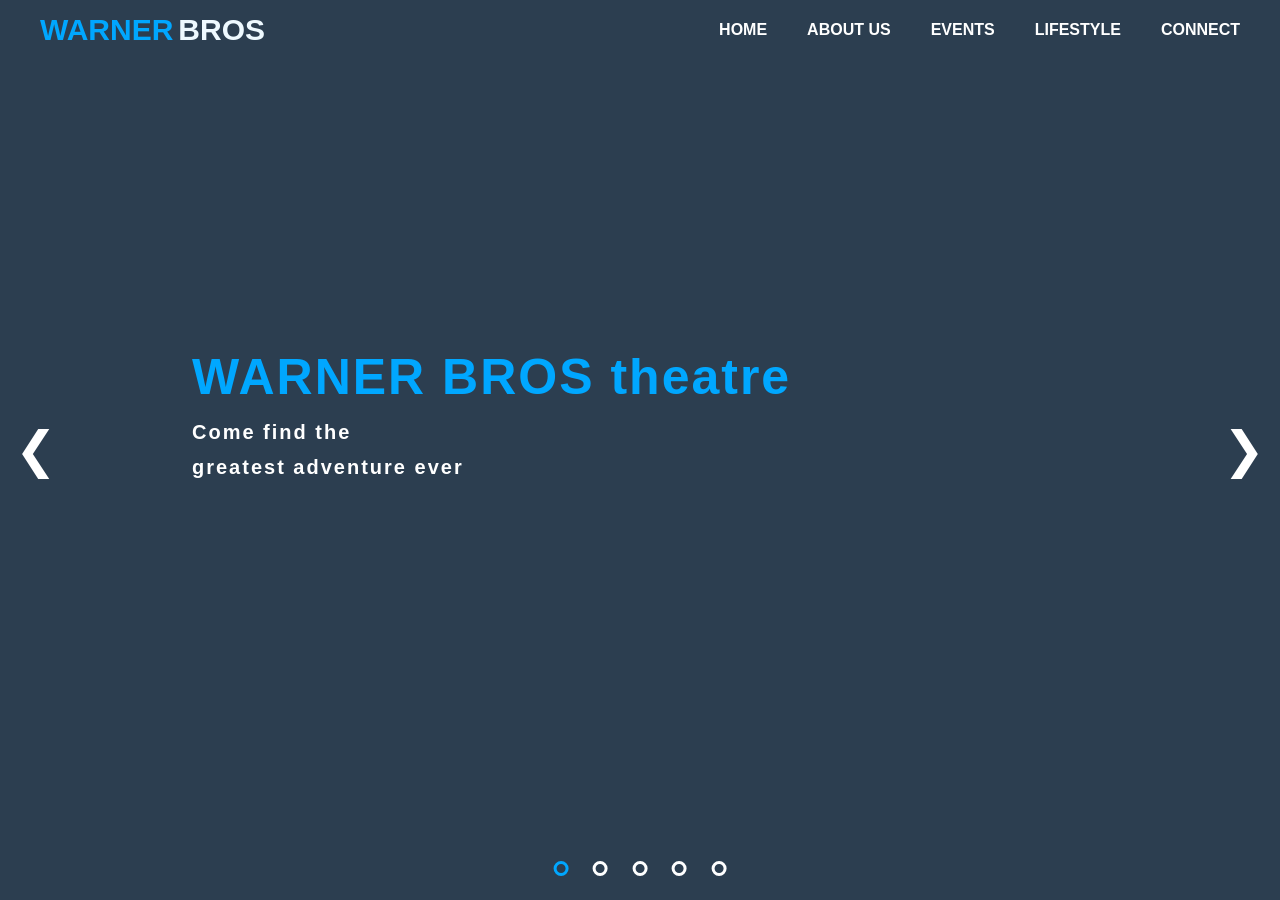
==== index.html @ a13a6581 "Add files via upload" ====
<!DOCTYPE html>
<html>
<head>
    <title>HOME</title>
    <link rel="stylesheet" href="style.css">
</head>
<body>
	<header>
		<div id="logo">WARNER<span id="logo-s">BROS</span></div>
		<span class="sign"><a  href="connect.html">CONNECT</a></span>
		<span class="sign"><a href="life.html">LIFESTYLE</a></span>
		<span class="sign"><a  href="offers.css">EVENTS</a></span>
		<span class="sign"><a href="about.html">ABOUT US</a></span>
        <span class="sign"><a href="#">HOME</a></span>
	</header>
	
    <div class="slider">
		<!-- fade css -->
		<div class="myslide fade">
			<div class="txt">
				<h1>WARNER BROS theatre </h1>
				<p>Come find the<br>greatest adventure ever</p>
			</div>
			<img src="./img/5.jpg" style="width: 100%; height: 100%;">
		</div>
		
		<div class="myslide fade">
			<div class="txt">
				<h1>WARNER BROS theatre</h1>
				<p>Come find the<br>greatest adventure ever</p>
			</div>
			<img src="./img/4.jpg" style="width: 100%; height: 100%;">
		</div>
		
		<div class="myslide fade">
			<div class="txt">
				<h1>WARNER BROS theatre</h1>
				<p>Come find the<br>greatest adventure ever</p>
			</div>
			<img src="./img/3.jpg" style="width: 100%; height: 100%;">
		</div>
		
		<div class="myslide fade">
			<div class="txt">
				<h1>WARNER BROS theatre</h1>
				<p>Come find the<br>greatest adventure ever</p>
			</div>
			<img src="./img/2.jpg" style="width: 100%; height: 100%;">
		</div>
		
		<div class="myslide fade">
			<div class="txt">
				<h1>WARNER BROS theatre</h1>
				<p>Come find the<br>greatest adventure ever</p>
			</div>
			<img src="./img/1.jpg" style="width: 100%; height: 100%;">
		</div>
		<!-- /fade css -->
		
		<!-- onclick js -->
		<a class="prev" onclick="plusSlides(-1)">&#10094;</a>
  		<a class="next" onclick="plusSlides(1)">&#10095;</a>
		
		<div class="dotsbox" style="text-align:center">
			<span class="dot" onclick="currentSlide(1)"></span>
			<span class="dot" onclick="currentSlide(2)"></span>
			<span class="dot" onclick="currentSlide(3)"></span>
			<span class="dot" onclick="currentSlide(4)"></span>
			<span class="dot" onclick="currentSlide(5)"></span>
		</div>
		<!-- /onclick js -->
	</div>
	
<script src="jsfile.js"></script>
</body>
</html>
---- style.css ----
/* 1 */
*{
	margin: 0;
	padding: 0;
	box-sizing: border-box;
	font-family: sans-serif;
}
header{
    height: 60px;
    width: 100%;
    position: absolute;
    top: 0;
	z-index: 2;
}
#logo{
    line-height: 60px;
    margin-left: 40px;
    display: inline-block;
	cursor: pointer;
	font-size: 30px;
	font-weight: bold;
	color: #00a7ff; /* blue */
}
#logo:hover{
    color: #eef9ff; /* white */
}
#logo-s{
	color: #eef9ff; /* white */
	margin-left: 5px;
}
#logo:hover #logo-s{
	color: #00a7ff; /* blue */
}
.sign{
	float: right;
	line-height: 60px;
	margin-right: 40px;
}
.sign a{
	color: #fff;
	font-weight: bold;
	text-decoration: none;
}
.sign a:hover{
	color: #2c3e50; /* darckblue */
	border-color: #00a7ff; /* blue */
}
/* /1 */

/* 2 */
.slider{
	position: relative;
	width: 100%;
	background: #2c3e50; /* darckblue */
}
.myslide{
	height: 100vh;
	display: none;
	overflow: hidden;
}

.prev, .next{
	position: absolute;
	top: 50%;
	transform: translate(0, -50%);
	font-size: 50px;
	padding: 15px;
	cursor: pointer;
	color: #fff;
	transition: 0.1s;
	user-select: none;
}
.prev:hover, .next:hover{
	color: #00a7ff; /* blue */
}
.next{
	right: 0;
}
.dotsbox{
	position: absolute;
	left: 50%;
	transform: translate(-50%);
	bottom: 20px;
	cursor: pointer;
}
.dot{
	display: inline-block;
	width: 15px;
	height: 15px;
	border: 3px solid #fff;
	border-radius: 50%;
	margin: 0 10px;
	cursor: pointer;
}
/* /2 */

/* javascript */
.active, .dot:hover{
	border-color: #00a7ff; /* blue */
}
/* /javascript */

/* muslide add fade */
.fade {
  -webkit-animation-name: fade;
  -webkit-animation-duration: 1.5s;
  animation-name: fade;
  animation-duration: 1.5s;
}

@-webkit-keyframes fade {
  from {opacity: 0.8}
  to {opacity: 1}
}

@keyframes fade {
  from {opacity: 0.8}
  to {opacity: 1}
}
/* /muslide add fade */

/* 3 */
.txt{
	position: absolute;
	color: #fff;
	letter-spacing: 2px;
	line-height: 35px;
	top: 40%;
	left: 15%;
	-webkit-animation-name: posi;
  	-webkit-animation-duration: 2s;
  	animation-name: posi;
  	animation-duration: 2s;
	z-index: 1;
}

@-webkit-keyframes posi {
  from {left: 25%;}
  to {left: 15%;}
}


@keyframes posi {
  from {left: 25%;}
  to {left: 15%;}
}

.txt h1{
	color: #00a7ff; /* blue */
	font-size: 50px;
	margin-bottom: 20px;
}
.txt p{
	font-weight: bold;
	font-size: 20px;
	color: #fff;
}
/* /3 */

/* 4 */
img{
	transform: scale(1.5, 1.5);
	-webkit-animation-name: zoomin;
  	-webkit-animation-duration: 40s;
  	animation-name: zoomin;
  	animation-duration: 40s;
}
@-webkit-keyframes zoomin {
  from {transform: scale(1, 1);}
  to {transform: scale(1.5, 1.5);}
}


@keyframes zoomin {
  from {transform: scale(1, 1);}
  to {transform: scale(1.5, 1.5);}
}
/* /4 */



/* 5 */
@media screen and (max-width: 800px){
	.myslide{
		height: 500px;
	}
	.txt{
		letter-spacing: 2px;
		line-height: 25px;
		top: 50%;
		left: 50%;
		transform: translate(-50%, -50%);
		-webkit-animation-name: posi2;
		-webkit-animation-duration: 2s;
		animation-name: posi2;
		animation-duration: 2s;
	}

	@-webkit-keyframes posi2 {
	  from {top: 35%;}
	  to {top: 50%;}
	}


	@keyframes posi2 {
	  from {top: 35%;}
	  to {top: 50%;}
	}

	.txt h1{
		font-size: 40px;
	}
	.txt p{
		font-size: 13px;
	}

}
/* /5 */

/* 6 */
@media screen and (max-width: 520px){
	.txt h1{
		font-size: 30px;
		margin-bottom: 20px;
	}
	.sign{
		margin-right: 20px;
	}
	.sign a{
		font-size: 12px;
	}
}
/* /6 */
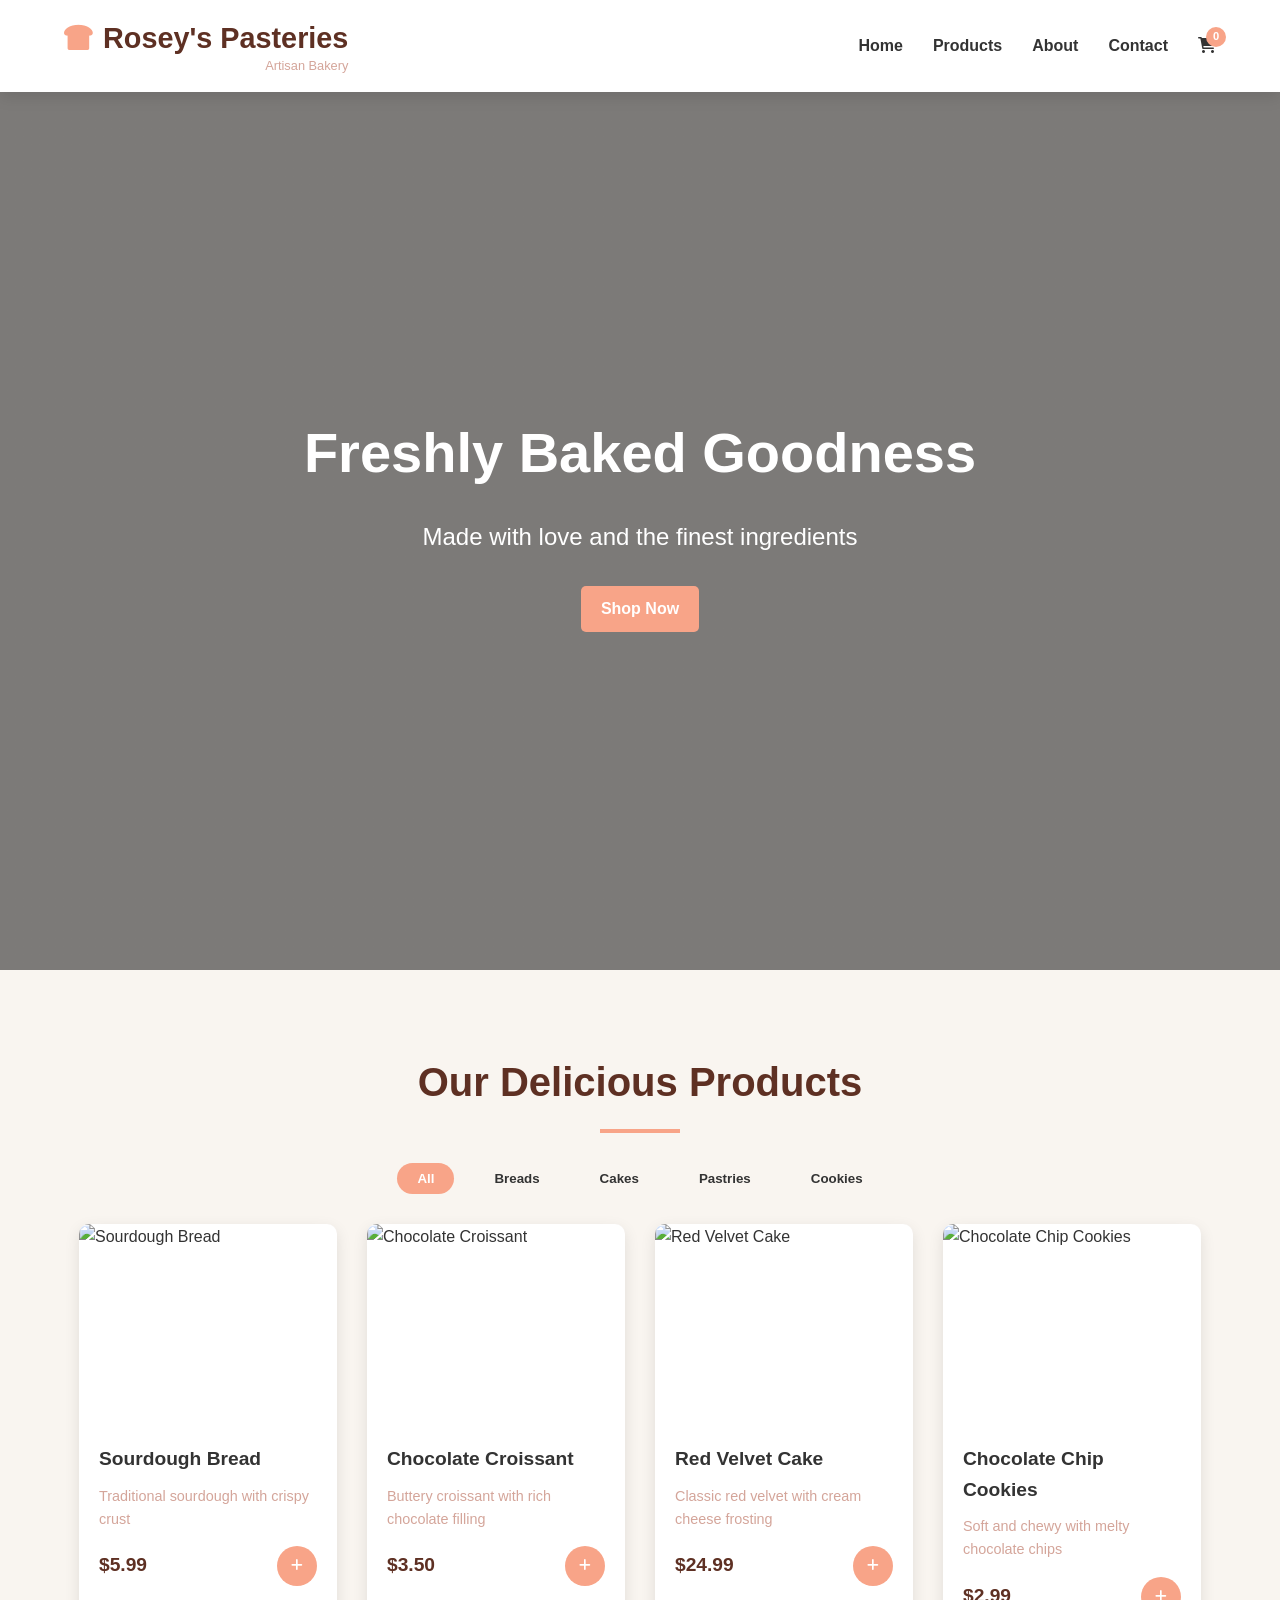
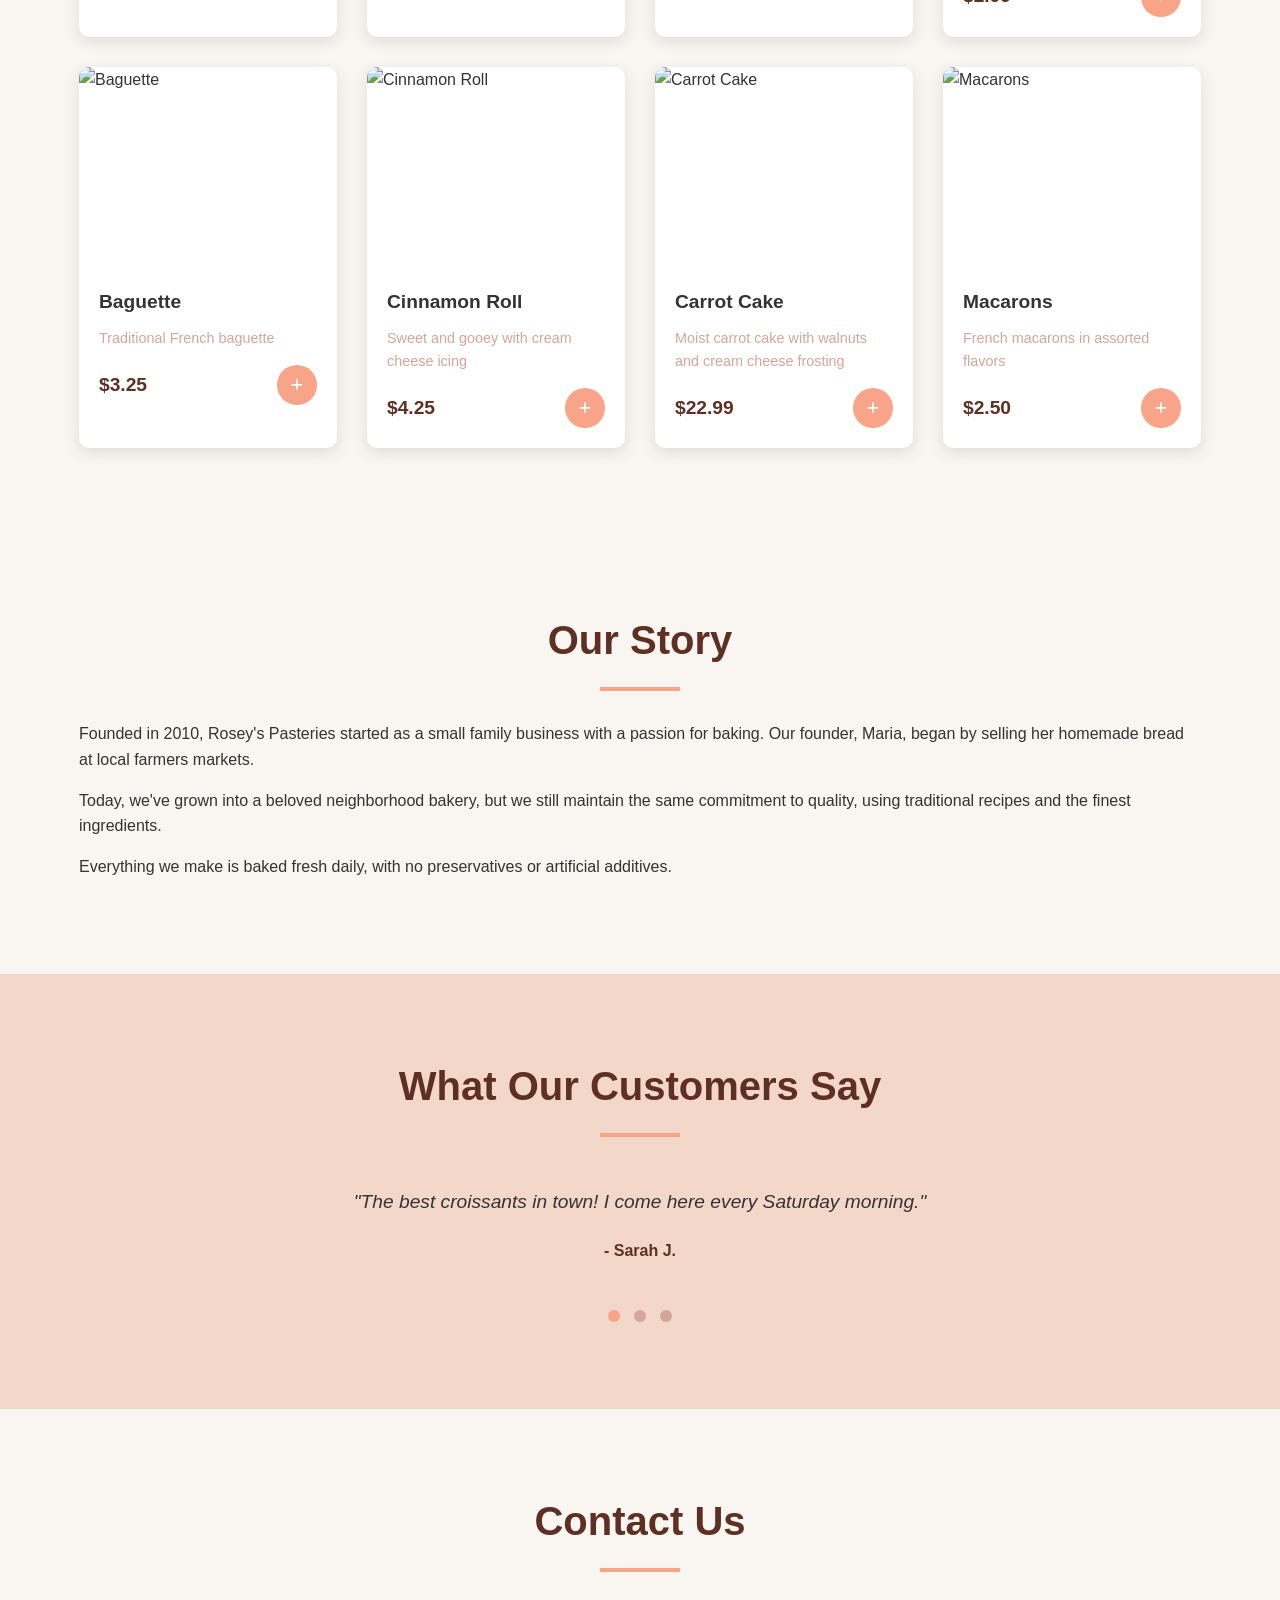
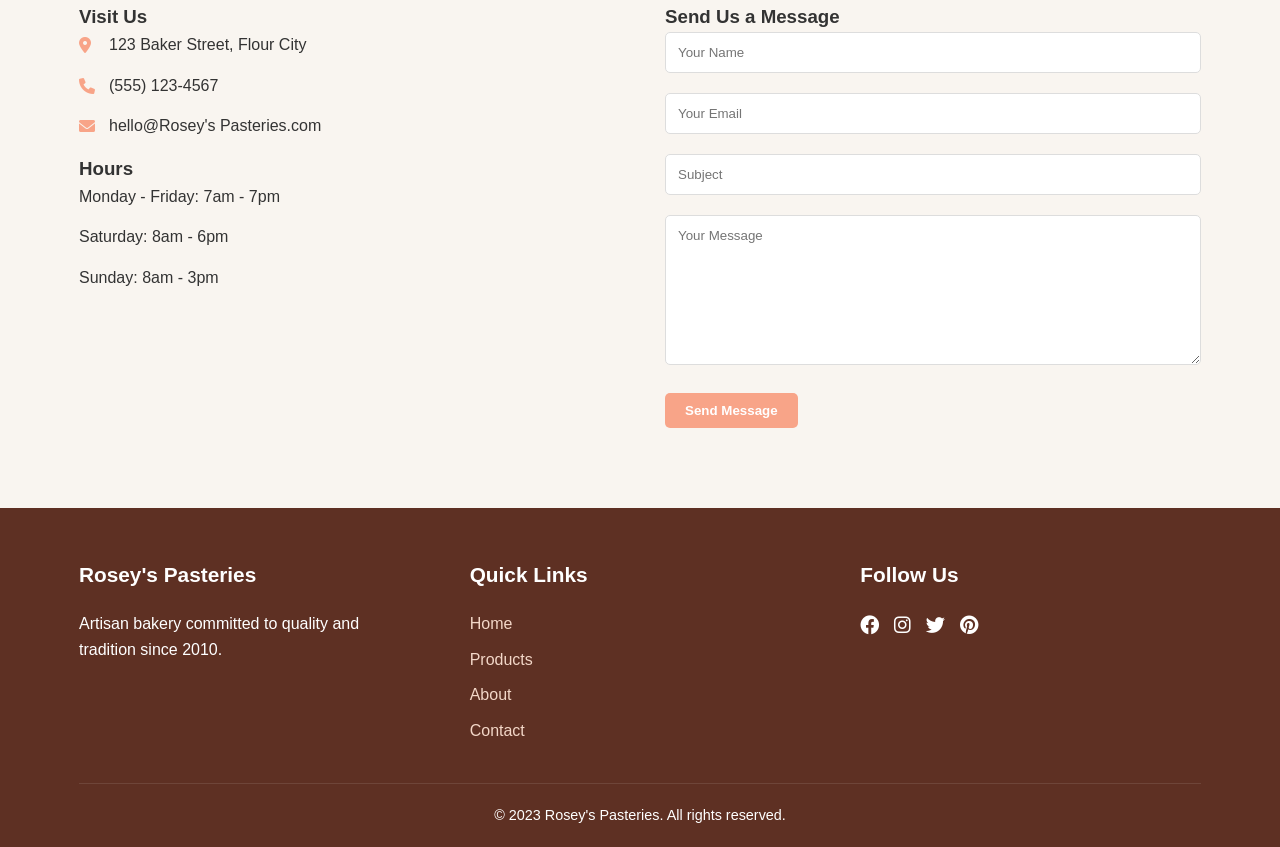
==== commit be656e93: "Update and rename Rosey'sPasteriesindex.html to index.html" ====
--- a/index.html
+++ b/index.html
@@ -1,77 +1,179 @@
 <!DOCTYPE html>
-<html>
+<html lang="en">
 <head>
-    <title>HOME</title>
-    <link rel="stylesheet" href="style.css">
+    <meta charset="UTF-8">
+    <meta name="viewport" content="width=device-width, initial-scale=1.0">
+    <title>Rosey's Pasteries</title>
+    <link rel="stylesheet" href="styles.css">
+    <link rel="stylesheet" href="https://cdnjs.cloudflare.com/ajax/libs/font-awesome/6.0.0-beta3/css/all.min.css">
 </head>
 <body>
-	<header>
-		<div id="logo">WARNER<span id="logo-s">BROS</span></div>
-		<span class="sign"><a  href="connect.html">CONNECT</a></span>
-		<span class="sign"><a href="life.html">LIFESTYLE</a></span>
-		<span class="sign"><a  href="offers.css">EVENTS</a></span>
-		<span class="sign"><a href="about.html">ABOUT US</a></span>
-        <span class="sign"><a href="#">HOME</a></span>
-	</header>
-	
-    <div class="slider">
-		<!-- fade css -->
-		<div class="myslide fade">
-			<div class="txt">
-				<h1>WARNER BROS theatre </h1>
-				<p>Come find the<br>greatest adventure ever</p>
-			</div>
-			<img src="./img/5.jpg" style="width: 100%; height: 100%;">
-		</div>
-		
-		<div class="myslide fade">
-			<div class="txt">
-				<h1>WARNER BROS theatre</h1>
-				<p>Come find the<br>greatest adventure ever</p>
-			</div>
-			<img src="./img/4.jpg" style="width: 100%; height: 100%;">
-		</div>
-		
-		<div class="myslide fade">
-			<div class="txt">
-				<h1>WARNER BROS theatre</h1>
-				<p>Come find the<br>greatest adventure ever</p>
-			</div>
-			<img src="./img/3.jpg" style="width: 100%; height: 100%;">
-		</div>
-		
-		<div class="myslide fade">
-			<div class="txt">
-				<h1>WARNER BROS theatre</h1>
-				<p>Come find the<br>greatest adventure ever</p>
-			</div>
-			<img src="./img/2.jpg" style="width: 100%; height: 100%;">
-		</div>
-		
-		<div class="myslide fade">
-			<div class="txt">
-				<h1>WARNER BROS theatre</h1>
-				<p>Come find the<br>greatest adventure ever</p>
-			</div>
-			<img src="./img/1.jpg" style="width: 100%; height: 100%;">
-		</div>
-		<!-- /fade css -->
-		
-		<!-- onclick js -->
-		<a class="prev" onclick="plusSlides(-1)">&#10094;</a>
-  		<a class="next" onclick="plusSlides(1)">&#10095;</a>
-		
-		<div class="dotsbox" style="text-align:center">
-			<span class="dot" onclick="currentSlide(1)"></span>
-			<span class="dot" onclick="currentSlide(2)"></span>
-			<span class="dot" onclick="currentSlide(3)"></span>
-			<span class="dot" onclick="currentSlide(4)"></span>
-			<span class="dot" onclick="currentSlide(5)"></span>
-		</div>
-		<!-- /onclick js -->
-	</div>
-	
-<script src="jsfile.js"></script>
+    <header>
+        <div class="container">
+            <div class="logo">
+                <h1><i class="fas fa-bread-slice"></i> Rosey's Pasteries</h1>
+                <p>Artisan Bakery</p>
+            </div>
+            <nav>
+                <ul>
+                    <li><a href="#home">Home</a></li>
+                    <li><a href="#products">Products</a></li>
+                    <li><a href="#about">About</a></li>
+                    <li><a href="#contact">Contact</a></li>
+                    <li><a href="#cart" id="cart-icon"><i class="fas fa-shopping-cart"></i> <span id="cart-count">0</span></a></li>
+                </ul>
+            </nav>
+            <div class="mobile-menu">
+                <i class="fas fa-bars"></i>
+            </div>
+        </div>
+    </header>
+
+    <section class="hero" id="home">
+        <div class="container">
+            <div class="hero-content">
+                <h2>Freshly Baked Goodness</h2>
+                <p>Made with love and the finest ingredients</p>
+                <a href="#products" class="btn">Shop Now</a>
+            </div>
+        </div>
+    </section>
+
+    <section class="products" id="products">
+        <div class="container">
+            <h2>Our Delicious Products</h2>
+            <div class="product-filters">
+                <button class="filter-btn active" data-filter="all">All</button>
+                <button class="filter-btn" data-filter="bread">Breads</button>
+                <button class="filter-btn" data-filter="cake">Cakes</button>
+                <button class="filter-btn" data-filter="pastry">Pastries</button>
+                <button class="filter-btn" data-filter="cookie">Cookies</button>
+            </div>
+            <div class="product-grid" id="product-grid">
+                <!-- Products will be loaded via JavaScript -->
+            </div>
+        </div>
+    </section>
+
+    <section class="about" id="about">
+        <div class="container">
+            <div class="about-content">
+                <div class="about-text">
+                    <h2>Our Story</h2>
+                    <p>Founded in 2010, Rosey's Pasteries started as a small family business with a passion for baking. Our founder, Maria, began by selling her homemade bread at local farmers markets.</p>
+                    <p>Today, we've grown into a beloved neighborhood bakery, but we still maintain the same commitment to quality, using traditional recipes and the finest ingredients.</p>
+                    <p>Everything we make is baked fresh daily, with no preservatives or artificial additives.</p>
+                </div>
+        </div>
+    </section>
+
+    <section class="testimonials">
+        <div class="container">
+            <h2>What Our Customers Say</h2>
+            <div class="testimonial-slider">
+                <div class="testimonial active">
+                    <p>"The best croissants in town! I come here every Saturday morning."</p>
+                    <div class="customer">- Sarah J.</div>
+                </div>
+                <div class="testimonial">
+                    <p>"My wedding cake was absolutely stunning and delicious. Highly recommend!"</p>
+                    <div class="customer">- Michael T.</div>
+                </div>
+                <div class="testimonial">
+                    <p>"Their sourdough bread is my weekly staple. Nothing compares!"</p>
+                    <div class="customer">- David L.</div>
+                </div>
+            </div>
+            <div class="slider-dots">
+                <span class="dot active"></span>
+                <span class="dot"></span>
+                <span class="dot"></span>
+            </div>
+        </div>
+    </section>
+
+    <section class="contact" id="contact">
+        <div class="container">
+            <h2>Contact Us</h2>
+            <div class="contact-container">
+                <div class="contact-info">
+                    <h3>Visit Us</h3>
+                    <p><i class="fas fa-map-marker-alt"></i> 123 Baker Street, Flour City</p>
+                    <p><i class="fas fa-phone"></i> (555) 123-4567</p>
+                    <p><i class="fas fa-envelope"></i> hello@Rosey's Pasteries.com</p>
+                    <h3>Hours</h3>
+                    <p>Monday - Friday: 7am - 7pm</p>
+                    <p>Saturday: 8am - 6pm</p>
+                    <p>Sunday: 8am - 3pm</p>
+                </div>
+                <div class="contact-form">
+                    <h3>Send Us a Message</h3>
+                    <form id="message-form">
+                        <div class="form-group">
+                            <input type="text" id="name" placeholder="Your Name" required>
+                        </div>
+                        <div class="form-group">
+                            <input type="email" id="email" placeholder="Your Email" required>
+                        </div>
+                        <div class="form-group">
+                            <input type="text" id="subject" placeholder="Subject">
+                        </div>
+                        <div class="form-group">
+                            <textarea id="message" placeholder="Your Message" required></textarea>
+                        </div>
+                        <button type="submit" class="btn">Send Message</button>
+                    </form>
+                </div>
+            </div>
+        </div>
+    </section>
+
+    <div class="cart-modal" id="cart-modal">
+        <div class="cart-content">
+            <span class="close-cart">&times;</span>
+            <h2>Your Cart</h2>
+            <div class="cart-items" id="cart-items">
+                <!-- Cart items will be loaded here -->
+            </div>
+            <div class="cart-total">
+                <p>Total: $<span id="cart-total">0.00</span></p>
+            </div>
+            <button class="btn checkout-btn" id="checkout-btn">Proceed to Checkout</button>
+        </div>
+    </div>
+
+    <footer>
+        <div class="container">
+            <div class="footer-content">
+                <div class="footer-section">
+                    <h3>Rosey's Pasteries</h3>
+                    <p>Artisan bakery committed to quality and tradition since 2010.</p>
+                </div>
+                <div class="footer-section">
+                    <h3>Quick Links</h3>
+                    <ul>
+                        <li><a href="#home">Home</a></li>
+                        <li><a href="#products">Products</a></li>
+                        <li><a href="#about">About</a></li>
+                        <li><a href="#contact">Contact</a></li>
+                    </ul>
+                </div>
+                <div class="footer-section">
+                    <h3>Follow Us</h3>
+                    <div class="social-icons">
+                        <a href="#"><i class="fab fa-facebook"></i></a>
+                        <a href="#"><i class="fab fa-instagram"></i></a>
+                        <a href="#"><i class="fab fa-twitter"></i></a>
+                        <a href="#"><i class="fab fa-pinterest"></i></a>
+                    </div>
+                </div>
+            </div>
+            <div class="copyright">
+                <p>&copy; 2023 Rosey's Pasteries. All rights reserved.</p>
+            </div>
+        </div>
+    </footer>
+
+    <script src="script.js"></script>
 </body>
 </html>
-
--- a/styles.css
+++ b/styles.css
@@ -0,0 +1,697 @@
+/* Global Styles */
+:root {
+    --primary-color: #f8a488;
+    --secondary-color: #f3d7c8;
+    --dark-color: #5e3023;
+    --light-color: #f9f5f0;
+    --accent-color: #d4a59a;
+    --text-color: #333;
+    --white: #fff;
+    --black: #000;
+    --box-shadow: 0 5px 15px rgba(0, 0, 0, 0.1);
+    --transition: all 0.3s ease;
+}
+
+* {
+    margin: 0;
+    padding: 0;
+    box-sizing: border-box;
+}
+
+body {
+    font-family: 'Segoe UI', Tahoma, Geneva, Verdana, sans-serif;
+    line-height: 1.6;
+    color: var(--text-color);
+    background-color: var(--light-color);
+}
+
+.container {
+    width: 90%;
+    max-width: 1200px;
+    margin: 0 auto;
+    padding: 0 15px;
+}
+
+.btn {
+    display: inline-block;
+    background-color: var(--primary-color);
+    color: var(--white);
+    padding: 10px 20px;
+    border: none;
+    border-radius: 5px;
+    cursor: pointer;
+    text-decoration: none;
+    font-weight: 600;
+    transition: var(--transition);
+}
+
+.btn:hover {
+    background-color: var(--dark-color);
+    transform: translateY(-3px);
+}
+
+section {
+    padding: 80px 0;
+}
+
+h2 {
+    font-size: 2.5rem;
+    margin-bottom: 30px;
+    text-align: center;
+    color: var(--dark-color);
+    position: relative;
+}
+
+h2::after {
+    content: '';
+    display: block;
+    width: 80px;
+    height: 4px;
+    background-color: var(--primary-color);
+    margin: 15px auto;
+}
+
+/* Header Styles */
+header {
+    background-color: var(--white);
+    box-shadow: var(--box-shadow);
+    position: fixed;
+    width: 100%;
+    top: 0;
+    z-index: 1000;
+}
+
+header .container {
+    display: flex;
+    justify-content: space-between;
+    align-items: center;
+    padding: 15px 0;
+}
+
+.logo h1 {
+    font-size: 1.8rem;
+    color: var(--dark-color);
+    display: flex;
+    align-items: center;
+}
+
+.logo h1 i {
+    margin-right: 10px;
+    color: var(--primary-color);
+}
+
+.logo p {
+    font-size: 0.8rem;
+    color: var(--accent-color);
+    text-align: right;
+    margin-top: -5px;
+}
+
+nav ul {
+    display: flex;
+    list-style: none;
+}
+
+nav ul li {
+    margin-left: 30px;
+}
+
+nav ul li a {
+    text-decoration: none;
+    color: var(--text-color);
+    font-weight: 600;
+    transition: var(--transition);
+    position: relative;
+}
+
+nav ul li a:hover {
+    color: var(--primary-color);
+}
+
+nav ul li a::after {
+    content: '';
+    position: absolute;
+    width: 0;
+    height: 2px;
+    background-color: var(--primary-color);
+    bottom: -5px;
+    left: 0;
+    transition: var(--transition);
+}
+
+nav ul li a:hover::after {
+    width: 100%;
+}
+
+#cart-icon {
+    position: relative;
+}
+
+#cart-count {
+    position: absolute;
+    top: -10px;
+    right: -10px;
+    background-color: var(--primary-color);
+    color: white;
+    border-radius: 50%;
+    width: 20px;
+    height: 20px;
+    display: flex;
+    justify-content: center;
+    align-items: center;
+    font-size: 0.7rem;
+}
+
+.mobile-menu {
+    display: none;
+    font-size: 1.5rem;
+    cursor: pointer;
+}
+
+/* Hero Section */
+.hero {
+    background: linear-gradient(rgba(0, 0, 0, 0.5), rgba(0, 0, 0, 0.5)), url('https://images.unsplash.com/photo-1509440159596-0249088772ff');
+    background-size: cover;
+    background-position: center;
+    height: 100vh;
+    display: flex;
+    align-items: center;
+    text-align: center;
+    color: var(--white);
+    margin-top: 70px;
+}
+
+.hero-content h2 {
+    font-size: 3.5rem;
+    margin-bottom: 20px;
+    color: var(--white);
+}
+
+.hero-content h2::after {
+    display: none;
+}
+
+.hero-content p {
+    font-size: 1.5rem;
+    margin-bottom: 30px;
+}
+
+/* Products Section */
+.product-filters {
+    display: flex;
+    justify-content: center;
+    margin-bottom: 30px;
+    flex-wrap: wrap;
+}
+
+.filter-btn {
+    background: none;
+    border: none;
+    padding: 8px 20px;
+    margin: 0 10px;
+    cursor: pointer;
+    font-weight: 600;
+    color: var(--text-color);
+    transition: var(--transition);
+    border-radius: 20px;
+}
+
+.filter-btn.active {
+    background-color: var(--primary-color);
+    color: var(--white);
+}
+
+.product-grid {
+    display: grid;
+    grid-template-columns: repeat(auto-fill, minmax(250px, 1fr));
+    gap: 30px;
+}
+
+.product-card {
+    background-color: var(--white);
+    border-radius: 10px;
+    overflow: hidden;
+    box-shadow: var(--box-shadow);
+    transition: var(--transition);
+}
+
+.product-card:hover {
+    transform: translateY(-10px);
+    box-shadow: 0 15px 30px rgba(0, 0, 0, 0.2);
+}
+
+.product-image {
+    height: 200px;
+    overflow: hidden;
+}
+
+.product-image img {
+    width: 100%;
+    height: 100%;
+    object-fit: cover;
+    transition: var(--transition);
+}
+
+.product-card:hover .product-image img {
+    transform: scale(1.1);
+}
+
+.product-info {
+    padding: 20px;
+}
+
+.product-info h3 {
+    font-size: 1.2rem;
+    margin-bottom: 10px;
+}
+
+.product-info p {
+    color: var(--accent-color);
+    margin-bottom: 15px;
+    font-size: 0.9rem;
+}
+
+.product-price {
+    display: flex;
+    justify-content: space-between;
+    align-items: center;
+}
+
+.price {
+    font-weight: bold;
+    font-size: 1.2rem;
+    color: var(--dark-color);
+}
+
+.add-to-cart {
+    background-color: var(--primary-color);
+    color: var(--white);
+    border: none;
+    width: 40px;
+    height: 40px;
+    border-radius: 50%;
+    cursor: pointer;
+    transition: var(--transition);
+    display: flex;
+    align-items: center;
+    justify-content: center;
+}
+
+.add-to-cart:hover {
+    background-color: var(--dark-color);
+    transform: rotate(360deg);
+}
+
+/* About Section */
+.about-content {
+    display: flex;
+    align-items: center;
+    gap: 50px;
+}
+
+.about-text {
+    flex: 1;
+}
+
+.about-text p {
+    margin-bottom: 15px;
+}
+
+.about-image {
+    flex: 1;
+}
+
+.about-image img {
+    width: 100%;
+    border-radius: 10px;
+    box-shadow: var(--box-shadow);
+}
+
+/* Testimonials Section */
+.testimonials {
+    background-color: var(--secondary-color);
+}
+
+.testimonial-slider {
+    position: relative;
+    max-width: 800px;
+    margin: 0 auto;
+    overflow: hidden;
+}
+
+.testimonial {
+    display: none;
+    text-align: center;
+    padding: 20px;
+}
+
+.testimonial.active {
+    display: block;
+    animation: fadeIn 1s;
+}
+
+@keyframes fadeIn {
+    from { opacity: 0; }
+    to { opacity: 1; }
+}
+
+.testimonial p {
+    font-size: 1.2rem;
+    font-style: italic;
+    margin-bottom: 20px;
+}
+
+.customer {
+    font-weight: bold;
+    color: var(--dark-color);
+}
+
+.slider-dots {
+    text-align: center;
+    margin-top: 20px;
+}
+
+.dot {
+    display: inline-block;
+    width: 12px;
+    height: 12px;
+    background-color: var(--accent-color);
+    border-radius: 50%;
+    margin: 0 5px;
+    cursor: pointer;
+}
+
+.dot.active {
+    background-color: var(--primary-color);
+}
+
+/* Contact Section */
+.contact-container {
+    display: flex;
+    gap: 50px;
+}
+
+.contact-info, .contact-form {
+    flex: 1;
+}
+
+.contact-info p {
+    margin-bottom: 15px;
+    display: flex;
+    align-items: center;
+}
+
+.contact-info i {
+    margin-right: 10px;
+    color: var(--primary-color);
+    width: 20px;
+}
+
+.form-group {
+    margin-bottom: 20px;
+}
+
+.form-group input,
+.form-group textarea {
+    width: 100%;
+    padding: 12px;
+    border: 1px solid #ddd;
+    border-radius: 5px;
+    font-family: inherit;
+    transition: var(--transition);
+}
+
+.form-group textarea {
+    height: 150px;
+    resize: vertical;
+}
+
+.form-group input:focus,
+.form-group textarea:focus {
+    outline: none;
+    border-color: var(--primary-color);
+    box-shadow: 0 0 0 2px rgba(248, 164, 136, 0.2);
+}
+
+/* Cart Modal */
+.cart-modal {
+    display: none;
+    position: fixed;
+    top: 0;
+    left: 0;
+    width: 100%;
+    height: 100%;
+    background-color: rgba(0, 0, 0, 0.5);
+    z-index: 2000;
+    justify-content: center;
+    align-items: center;
+}
+
+.cart-content {
+    background-color: var(--white);
+    width: 90%;
+    max-width: 600px;
+    border-radius: 10px;
+    padding: 30px;
+    position: relative;
+    max-height: 80vh;
+    overflow-y: auto;
+}
+
+.close-cart {
+    position: absolute;
+    top: 15px;
+    right: 20px;
+    font-size: 1.5rem;
+    cursor: pointer;
+    color: var(--text-color);
+    transition: var(--transition);
+}
+
+.close-cart:hover {
+    color: var(--primary-color);
+}
+
+.cart-items {
+    margin: 20px 0;
+}
+
+.cart-item {
+    display: flex;
+    justify-content: space-between;
+    align-items: center;
+    padding: 15px 0;
+    border-bottom: 1px solid #eee;
+}
+
+.cart-item-image {
+    width: 60px;
+    height: 60px;
+    border-radius: 5px;
+    overflow: hidden;
+}
+
+.cart-item-image img {
+    width: 100%;
+    height: 100%;
+    object-fit: cover;
+}
+
+.cart-item-details {
+    flex: 1;
+    padding: 0 20px;
+}
+
+.cart-item-title {
+    font-weight: 600;
+    margin-bottom: 5px;
+}
+
+.cart-item-price {
+    color: var(--primary-color);
+    font-weight: bold;
+}
+
+.cart-item-quantity {
+    display: flex;
+    align-items: center;
+}
+
+.quantity-btn {
+    background-color: var(--secondary-color);
+    border: none;
+    width: 25px;
+    height: 25px;
+    border-radius: 50%;
+    cursor: pointer;
+    display: flex;
+    align-items: center;
+    justify-content: center;
+    font-weight: bold;
+}
+
+.cart-item-quantity span {
+    margin: 0 10px;
+}
+
+.remove-item {
+    color: #ff6b6b;
+    cursor: pointer;
+    font-size: 1.2rem;
+    margin-left: 15px;
+}
+
+.cart-total {
+    text-align: right;
+    font-size: 1.2rem;
+    font-weight: bold;
+    margin: 20px 0;
+}
+
+.checkout-btn {
+    width: 100%;
+    padding: 15px;
+    font-size: 1.1rem;
+}
+
+/* Footer */
+footer {
+    background-color: var(--dark-color);
+    color: var(--white);
+    padding: 50px 0 20px;
+}
+
+.footer-content {
+    display: flex;
+    flex-wrap: wrap;
+    gap: 50px;
+    margin-bottom: 30px;
+}
+
+.footer-section {
+    flex: 1;
+    min-width: 250px;
+}
+
+.footer-section h3 {
+    margin-bottom: 20px;
+    font-size: 1.3rem;
+}
+
+.footer-section ul {
+    list-style: none;
+}
+
+.footer-section ul li {
+    margin-bottom: 10px;
+}
+
+.footer-section ul li a {
+    color: var(--secondary-color);
+    text-decoration: none;
+    transition: var(--transition);
+}
+
+.footer-section ul li a:hover {
+    color: var(--primary-color);
+}
+
+.social-icons {
+    display: flex;
+    gap: 15px;
+}
+
+.social-icons a {
+    color: var(--white);
+    font-size: 1.2rem;
+    transition: var(--transition);
+}
+
+.social-icons a:hover {
+    color: var(--primary-color);
+    transform: translateY(-3px);
+}
+
+.copyright {
+    text-align: center;
+    padding-top: 20px;
+    border-top: 1px solid rgba(255, 255, 255, 0.1);
+    font-size: 0.9rem;
+}
+
+/* Responsive Styles */
+@media (max-width: 992px) {
+    .about-content {
+        flex-direction: column;
+    }
+    
+    .contact-container {
+        flex-direction: column;
+    }
+    
+    .contact-form {
+        margin-top: 30px;
+    }
+}
+
+@media (max-width: 768px) {
+    nav {
+        position: fixed;
+        top: 80px;
+        left: -100%;
+        width: 80%;
+        height: calc(100vh - 80px);
+        background-color: var(--white);
+        flex-direction: column;
+        transition: var(--transition);
+        box-shadow: var(--box-shadow);
+    }
+    
+    nav.active {
+        left: 0;
+    }
+    
+    nav ul {
+        flex-direction: column;
+        padding: 20px;
+    }
+    
+    nav ul li {
+        margin: 15px 0;
+    }
+    
+    .mobile-menu {
+        display: block;
+    }
+    
+    .hero-content h2 {
+        font-size: 2.5rem;
+    }
+    
+    .hero-content p {
+        font-size: 1.2rem;
+    }
+    
+    section {
+        padding: 60px 0;
+    }
+}
+
+@media (max-width: 576px) {
+    .product-filters {
+        flex-direction: column;
+        align-items: center;
+    }
+    
+    .filter-btn {
+        margin: 5px 0;
+    }
+    
+    .hero-content h2 {
+        font-size: 2rem;
+    }
+    
+    h2 {
+        font-size: 2rem;
+    }
+}
